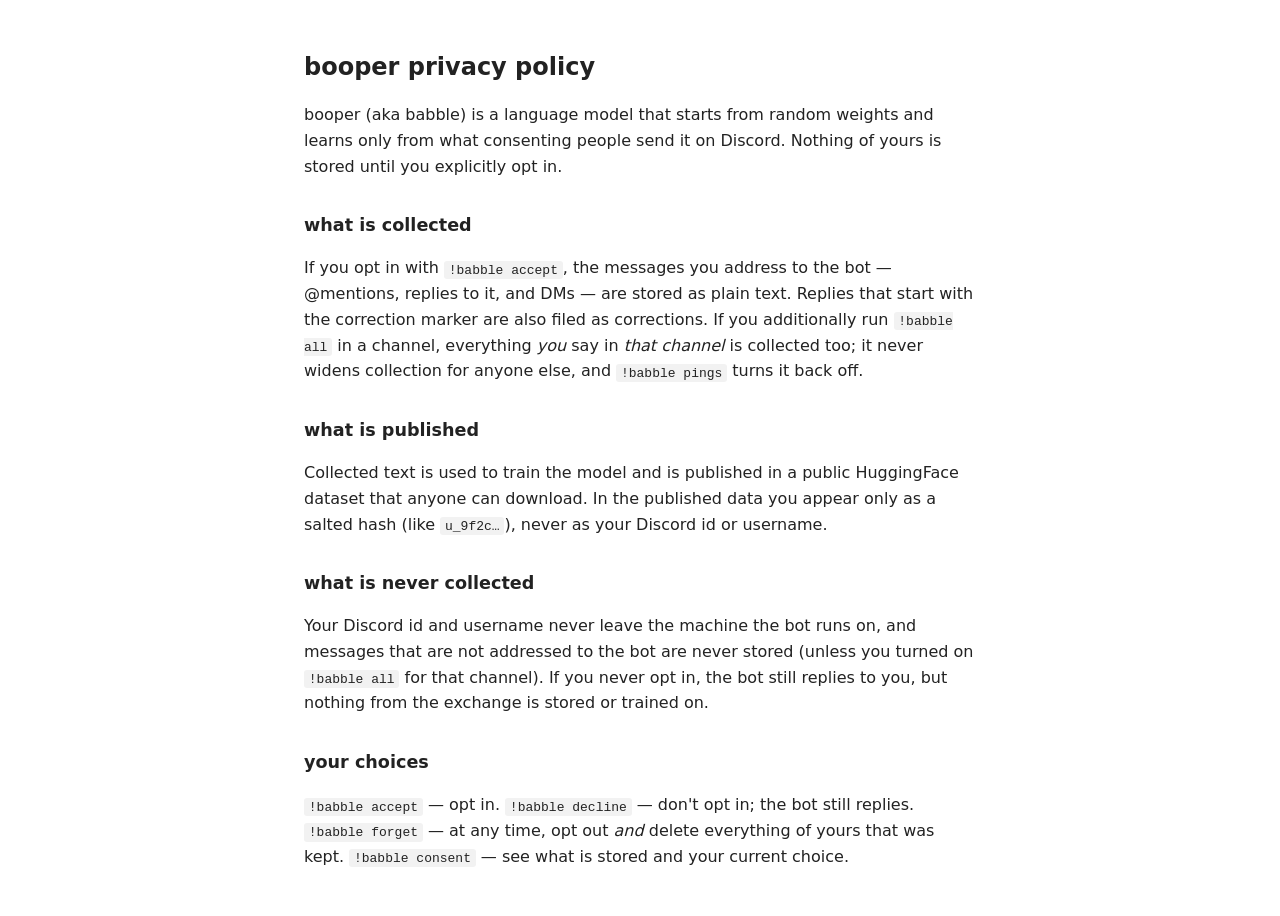
==== site/public/privacy.html @ b50dc08b "Shorten the consent notices; full policy moves to booper.frgmt.xyz/privacy The first-contact and re-" ====
<!doctype html>
<html lang="en">
<head>
<meta charset="utf-8">
<meta name="viewport" content="width=device-width, initial-scale=1">
<title>booper — privacy</title>
<style>
  body { font-family: system-ui, sans-serif; max-width: 42rem; margin: 3rem auto; padding: 0 1rem; line-height: 1.6; color: #222; background: #fff; }
  h1 { font-size: 1.5rem; }
  h2 { font-size: 1.1rem; margin-top: 2rem; }
  code { background: #f2f2f2; padding: 0.1rem 0.3rem; border-radius: 3px; }
  @media (prefers-color-scheme: dark) { body { color: #ddd; background: #111; } code { background: #2a2a2a; } }
</style>
</head>
<body>
<h1>booper privacy policy</h1>
<p>booper (aka babble) is a language model that starts from random weights and learns only from what
consenting people send it on Discord. Nothing of yours is stored until you explicitly opt in.</p>

<h2>what is collected</h2>
<p>If you opt in with <code>!babble accept</code>, the messages you address to the bot —
@mentions, replies to it, and DMs — are stored as plain text. Replies that start with the
correction marker are also filed as corrections. If you additionally run <code>!babble all</code>
in a channel, everything <em>you</em> say in <em>that channel</em> is collected too; it never
widens collection for anyone else, and <code>!babble pings</code> turns it back off.</p>

<h2>what is published</h2>
<p>Collected text is used to train the model and is published in a public HuggingFace dataset that
anyone can download. In the published data you appear only as a salted hash (like
<code>u_9f2c…</code>), never as your Discord id or username.</p>

<h2>what is never collected</h2>
<p>Your Discord id and username never leave the machine the bot runs on, and messages that are not
addressed to the bot are never stored (unless you turned on <code>!babble all</code> for that
channel). If you never opt in, the bot still replies to you, but nothing from the exchange is
stored or trained on.</p>

<h2>your choices</h2>
<p><code>!babble accept</code> — opt in.
<code>!babble decline</code> — don't opt in; the bot still replies.
<code>!babble forget</code> — at any time, opt out <em>and</em> delete everything of yours that
was kept.
<code>!babble consent</code> — see what is stored and your current choice.</p>
</body>
</html>
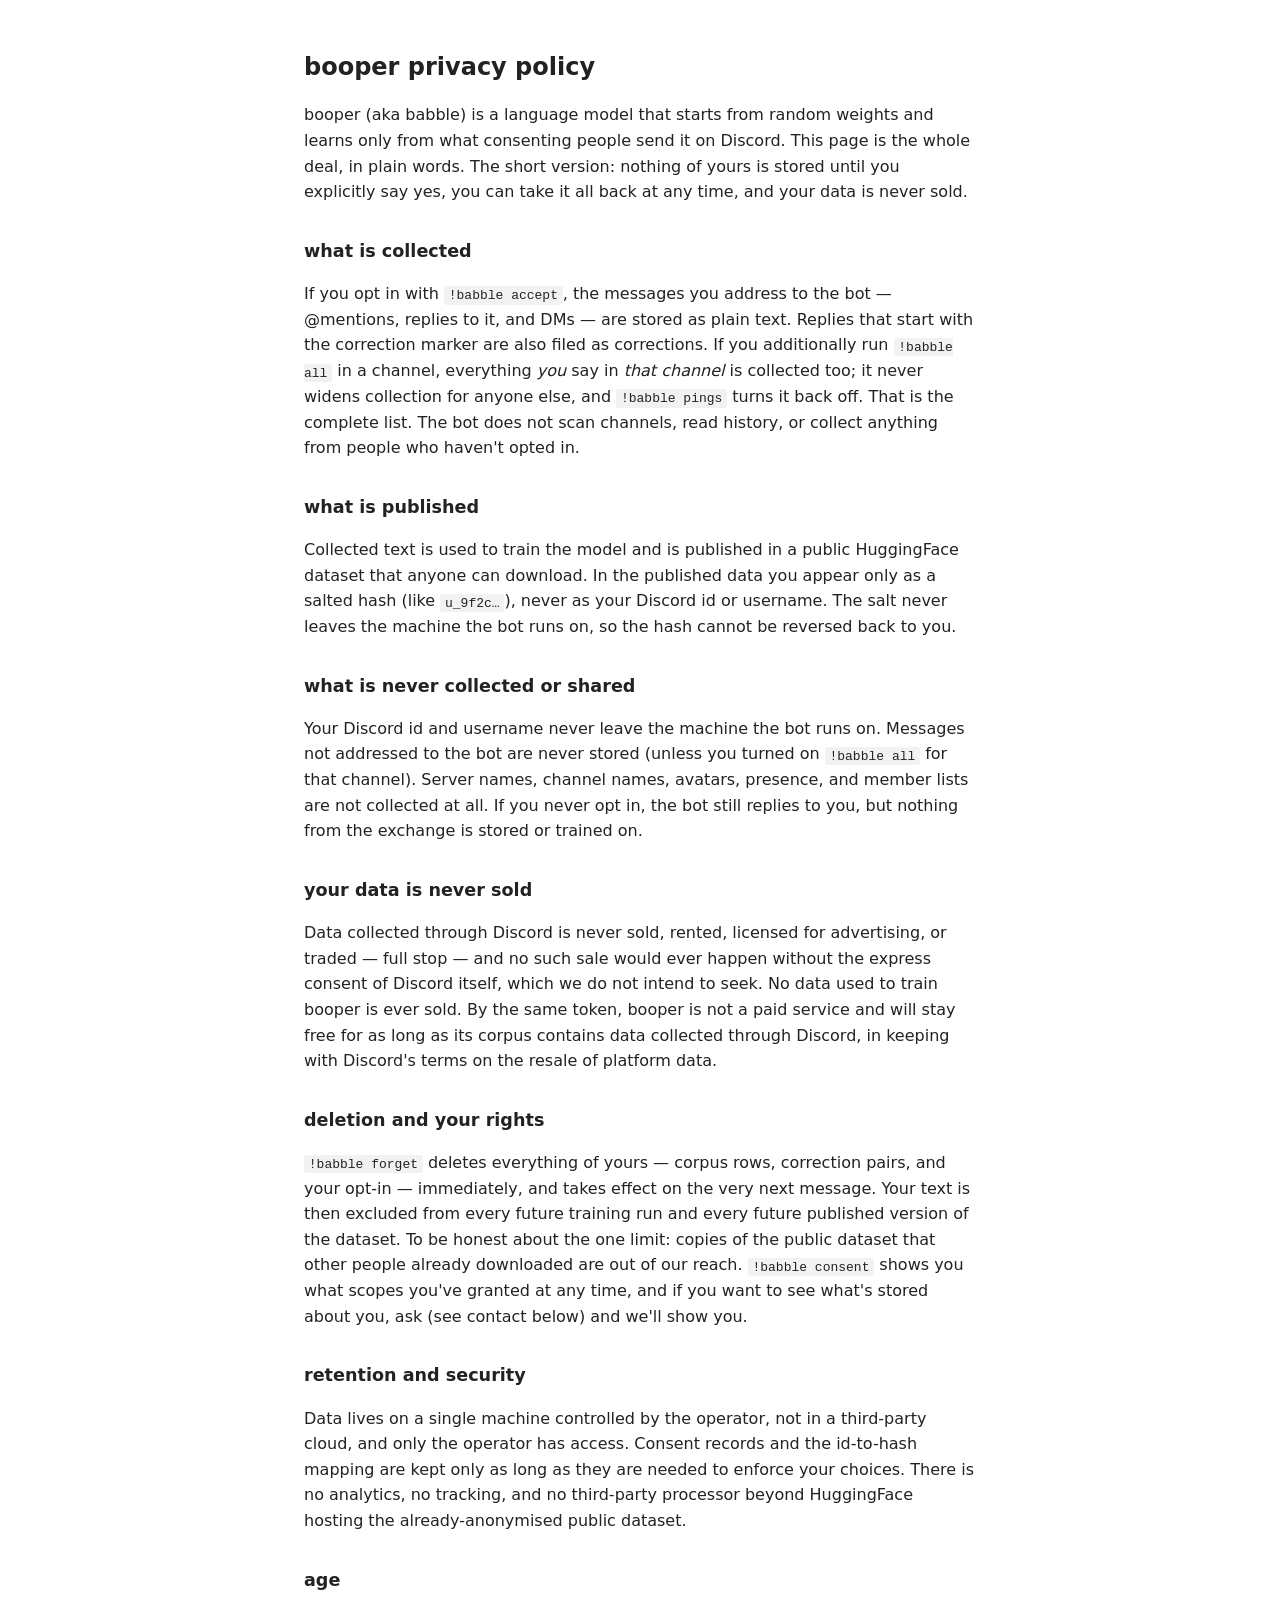
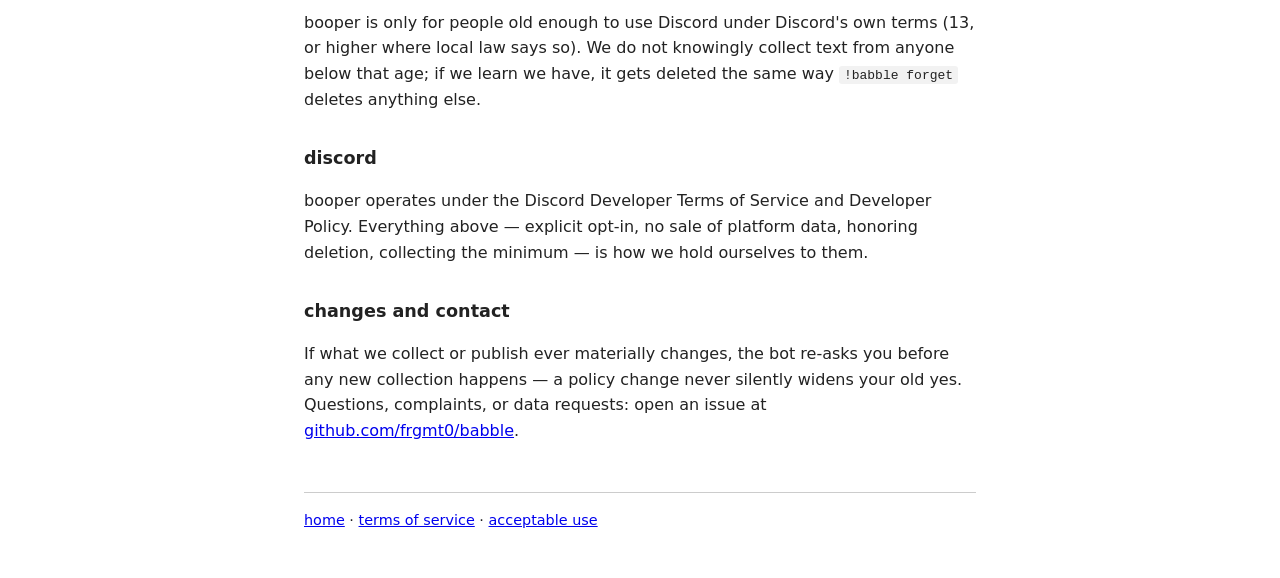
==== commit f8d96ec3: "Expand the site into founding documents: privacy, ToS, and AUP The privacy policy grows real protect" ====
--- a/site/public/privacy.html
+++ b/site/public/privacy.html
@@ -9,37 +9,75 @@
   h1 { font-size: 1.5rem; }
   h2 { font-size: 1.1rem; margin-top: 2rem; }
   code { background: #f2f2f2; padding: 0.1rem 0.3rem; border-radius: 3px; }
-  @media (prefers-color-scheme: dark) { body { color: #ddd; background: #111; } code { background: #2a2a2a; } }
+  nav { margin-top: 3rem; padding-top: 1rem; border-top: 1px solid #ccc; font-size: 0.9rem; }
+  @media (prefers-color-scheme: dark) { body { color: #ddd; background: #111; } code { background: #2a2a2a; } a { color: #8ab4f8; } nav { border-color: #333; } }
 </style>
 </head>
 <body>
 <h1>booper privacy policy</h1>
 <p>booper (aka babble) is a language model that starts from random weights and learns only from what
-consenting people send it on Discord. Nothing of yours is stored until you explicitly opt in.</p>
+consenting people send it on Discord. This page is the whole deal, in plain words. The short
+version: nothing of yours is stored until you explicitly say yes, you can take it all back at any
+time, and your data is never sold.</p>
 
 <h2>what is collected</h2>
 <p>If you opt in with <code>!babble accept</code>, the messages you address to the bot —
 @mentions, replies to it, and DMs — are stored as plain text. Replies that start with the
 correction marker are also filed as corrections. If you additionally run <code>!babble all</code>
 in a channel, everything <em>you</em> say in <em>that channel</em> is collected too; it never
-widens collection for anyone else, and <code>!babble pings</code> turns it back off.</p>
+widens collection for anyone else, and <code>!babble pings</code> turns it back off. That is the
+complete list. The bot does not scan channels, read history, or collect anything from people who
+haven't opted in.</p>
 
 <h2>what is published</h2>
 <p>Collected text is used to train the model and is published in a public HuggingFace dataset that
 anyone can download. In the published data you appear only as a salted hash (like
-<code>u_9f2c…</code>), never as your Discord id or username.</p>
+<code>u_9f2c…</code>), never as your Discord id or username. The salt never leaves the machine the
+bot runs on, so the hash cannot be reversed back to you.</p>
 
-<h2>what is never collected</h2>
-<p>Your Discord id and username never leave the machine the bot runs on, and messages that are not
-addressed to the bot are never stored (unless you turned on <code>!babble all</code> for that
-channel). If you never opt in, the bot still replies to you, but nothing from the exchange is
-stored or trained on.</p>
+<h2>what is never collected or shared</h2>
+<p>Your Discord id and username never leave the machine the bot runs on. Messages not addressed to
+the bot are never stored (unless you turned on <code>!babble all</code> for that channel). Server
+names, channel names, avatars, presence, and member lists are not collected at all. If you never
+opt in, the bot still replies to you, but nothing from the exchange is stored or trained on.</p>
 
-<h2>your choices</h2>
-<p><code>!babble accept</code> — opt in.
-<code>!babble decline</code> — don't opt in; the bot still replies.
-<code>!babble forget</code> — at any time, opt out <em>and</em> delete everything of yours that
-was kept.
-<code>!babble consent</code> — see what is stored and your current choice.</p>
+<h2>your data is never sold</h2>
+<p>Data collected through Discord is never sold, rented, licensed for advertising, or traded —
+full stop — and no such sale would ever happen without the express consent of Discord itself,
+which we do not intend to seek. No data used to train booper is ever sold. By the same token,
+booper is not a paid service and will stay free for as long as its corpus contains data collected
+through Discord, in keeping with Discord's terms on the resale of platform data.</p>
+
+<h2>deletion and your rights</h2>
+<p><code>!babble forget</code> deletes everything of yours — corpus rows, correction pairs, and
+your opt-in — immediately, and takes effect on the very next message. Your text is then excluded
+from every future training run and every future published version of the dataset. To be honest
+about the one limit: copies of the public dataset that other people already downloaded are out of
+our reach. <code>!babble consent</code> shows you what scopes you've granted at any time, and if
+you want to see what's stored about you, ask (see contact below) and we'll show you.</p>
+
+<h2>retention and security</h2>
+<p>Data lives on a single machine controlled by the operator, not in a third-party cloud, and only
+the operator has access. Consent records and the id-to-hash mapping are kept only as long as they
+are needed to enforce your choices. There is no analytics, no tracking, and no third-party
+processor beyond HuggingFace hosting the already-anonymised public dataset.</p>
+
+<h2>age</h2>
+<p>booper is only for people old enough to use Discord under Discord's own terms (13, or higher
+where local law says so). We do not knowingly collect text from anyone below that age; if we learn
+we have, it gets deleted the same way <code>!babble forget</code> deletes anything else.</p>
+
+<h2>discord</h2>
+<p>booper operates under the Discord Developer Terms of Service and Developer Policy. Everything
+above — explicit opt-in, no sale of platform data, honoring deletion, collecting the minimum — is
+how we hold ourselves to them.</p>
+
+<h2>changes and contact</h2>
+<p>If what we collect or publish ever materially changes, the bot re-asks you before any new
+collection happens — a policy change never silently widens your old yes. Questions, complaints, or
+data requests: open an issue at
+<a href="https://github.com/frgmt0/babble">github.com/frgmt0/babble</a>.</p>
+
+<nav><a href="/">home</a> · <a href="/terms">terms of service</a> · <a href="/aup">acceptable use</a></nav>
 </body>
 </html>
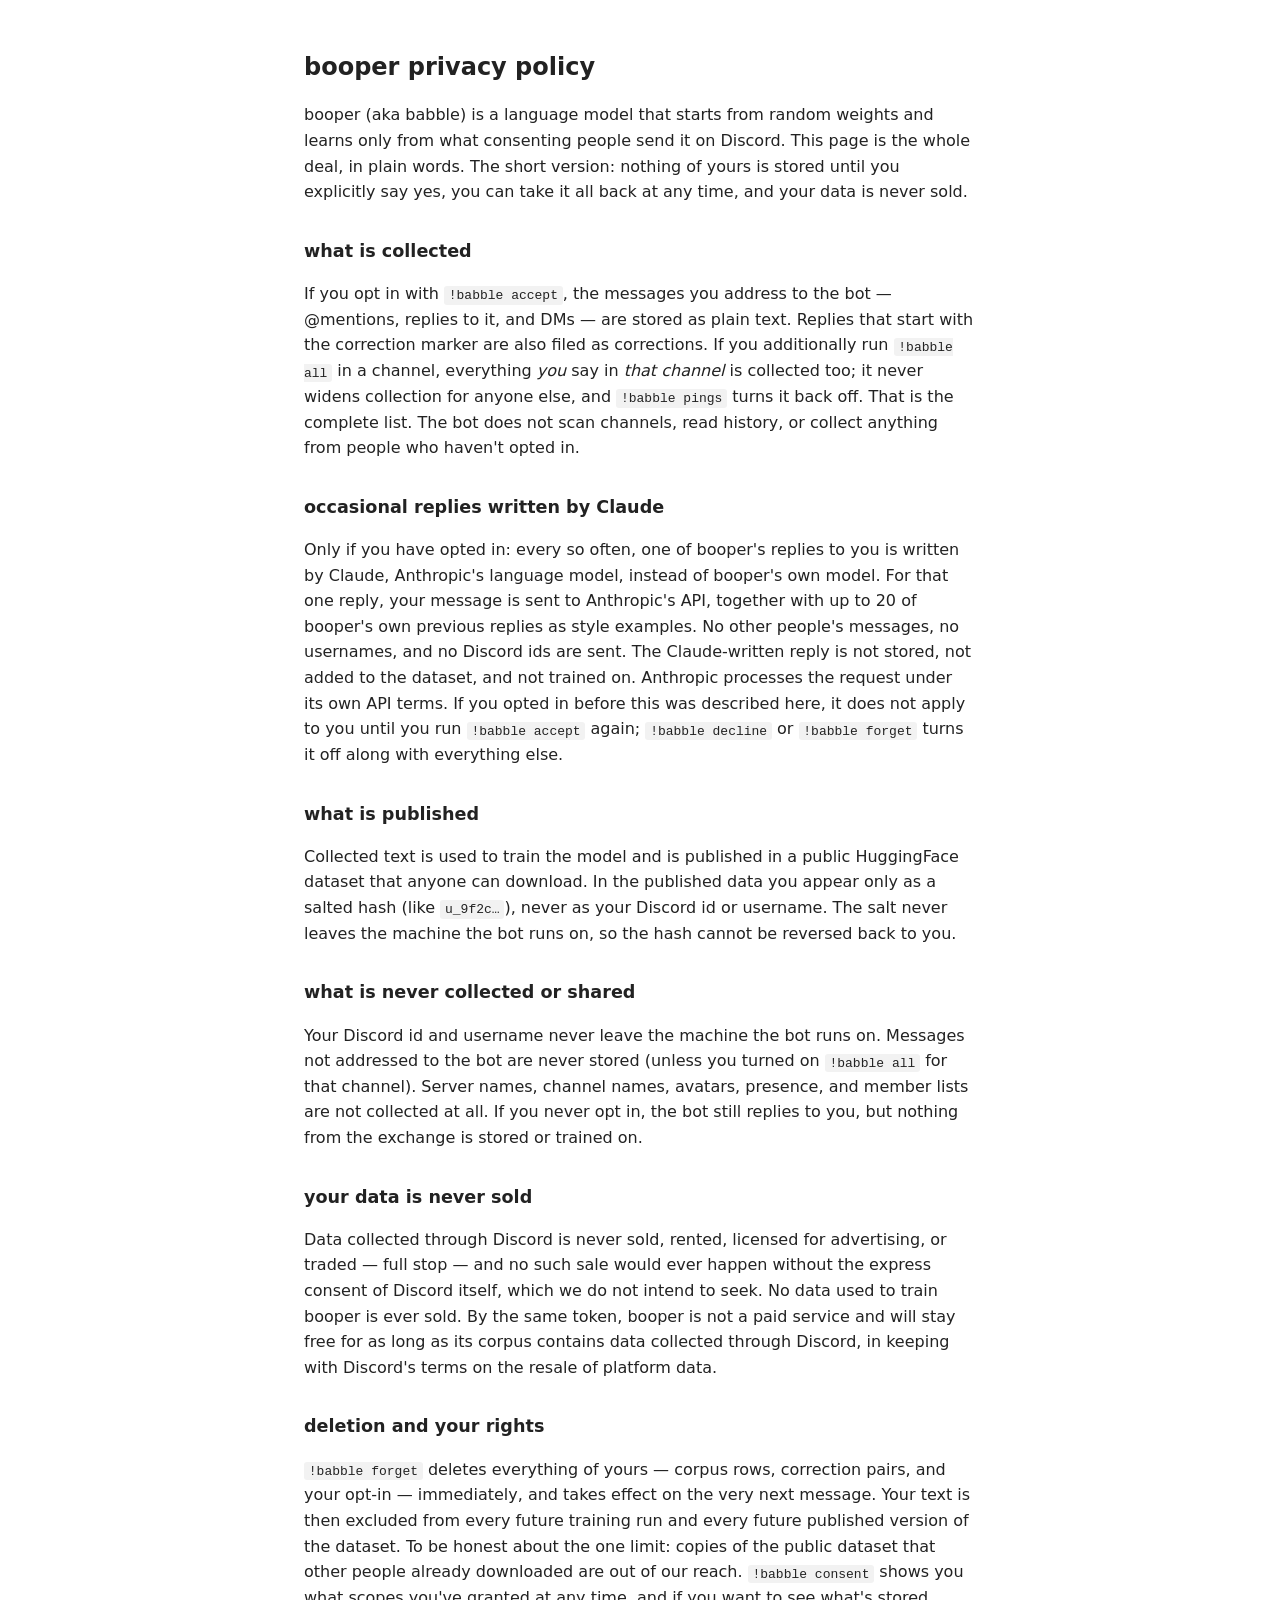
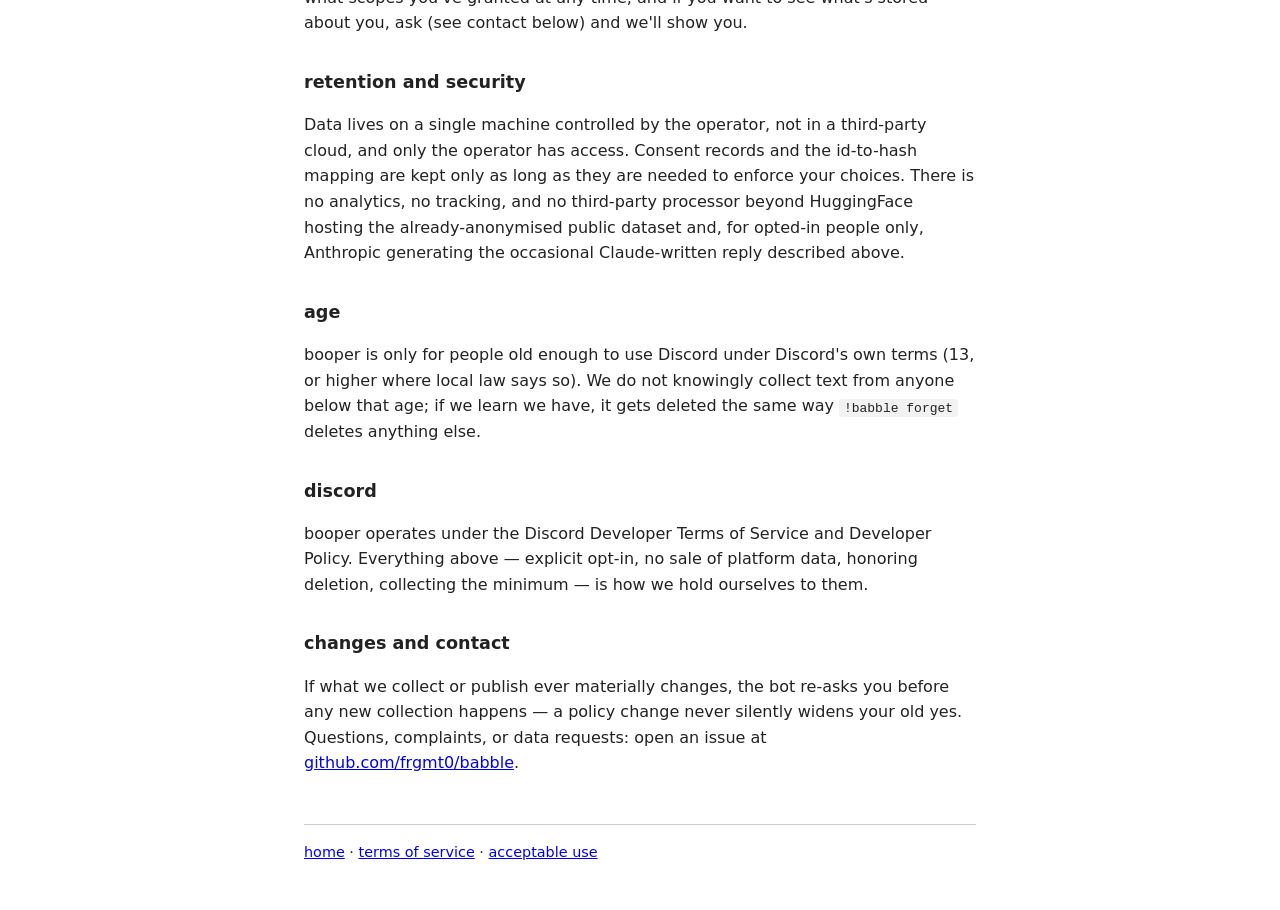
==== commit f191637c: "add hidden slot machine: rare Fable-written booper replies for v3-consented users" ====
--- a/site/public/privacy.html
+++ b/site/public/privacy.html
@@ -28,6 +28,16 @@
 widens collection for anyone else, and <code>!babble pings</code> turns it back off. That is the
 complete list. The bot does not scan channels, read history, or collect anything from people who
 haven't opted in.</p>
+
+<h2>occasional replies written by Claude</h2>
+<p>Only if you have opted in: every so often, one of booper's replies to you is written by Claude,
+Anthropic's language model, instead of booper's own model. For that one reply, your message is sent
+to Anthropic's API, together with up to 20 of booper's own previous replies as style examples. No
+other people's messages, no usernames, and no Discord ids are sent. The Claude-written reply is not
+stored, not added to the dataset, and not trained on. Anthropic processes the request under its own
+API terms. If you opted in before this was described here, it does not apply to you until you run
+<code>!babble accept</code> again; <code>!babble decline</code> or <code>!babble forget</code> turns it
+off along with everything else.</p>
 
 <h2>what is published</h2>
 <p>Collected text is used to train the model and is published in a public HuggingFace dataset that
@@ -60,7 +70,8 @@
 <p>Data lives on a single machine controlled by the operator, not in a third-party cloud, and only
 the operator has access. Consent records and the id-to-hash mapping are kept only as long as they
 are needed to enforce your choices. There is no analytics, no tracking, and no third-party
-processor beyond HuggingFace hosting the already-anonymised public dataset.</p>
+processor beyond HuggingFace hosting the already-anonymised public dataset and, for opted-in
+people only, Anthropic generating the occasional Claude-written reply described above.</p>
 
 <h2>age</h2>
 <p>booper is only for people old enough to use Discord under Discord's own terms (13, or higher
